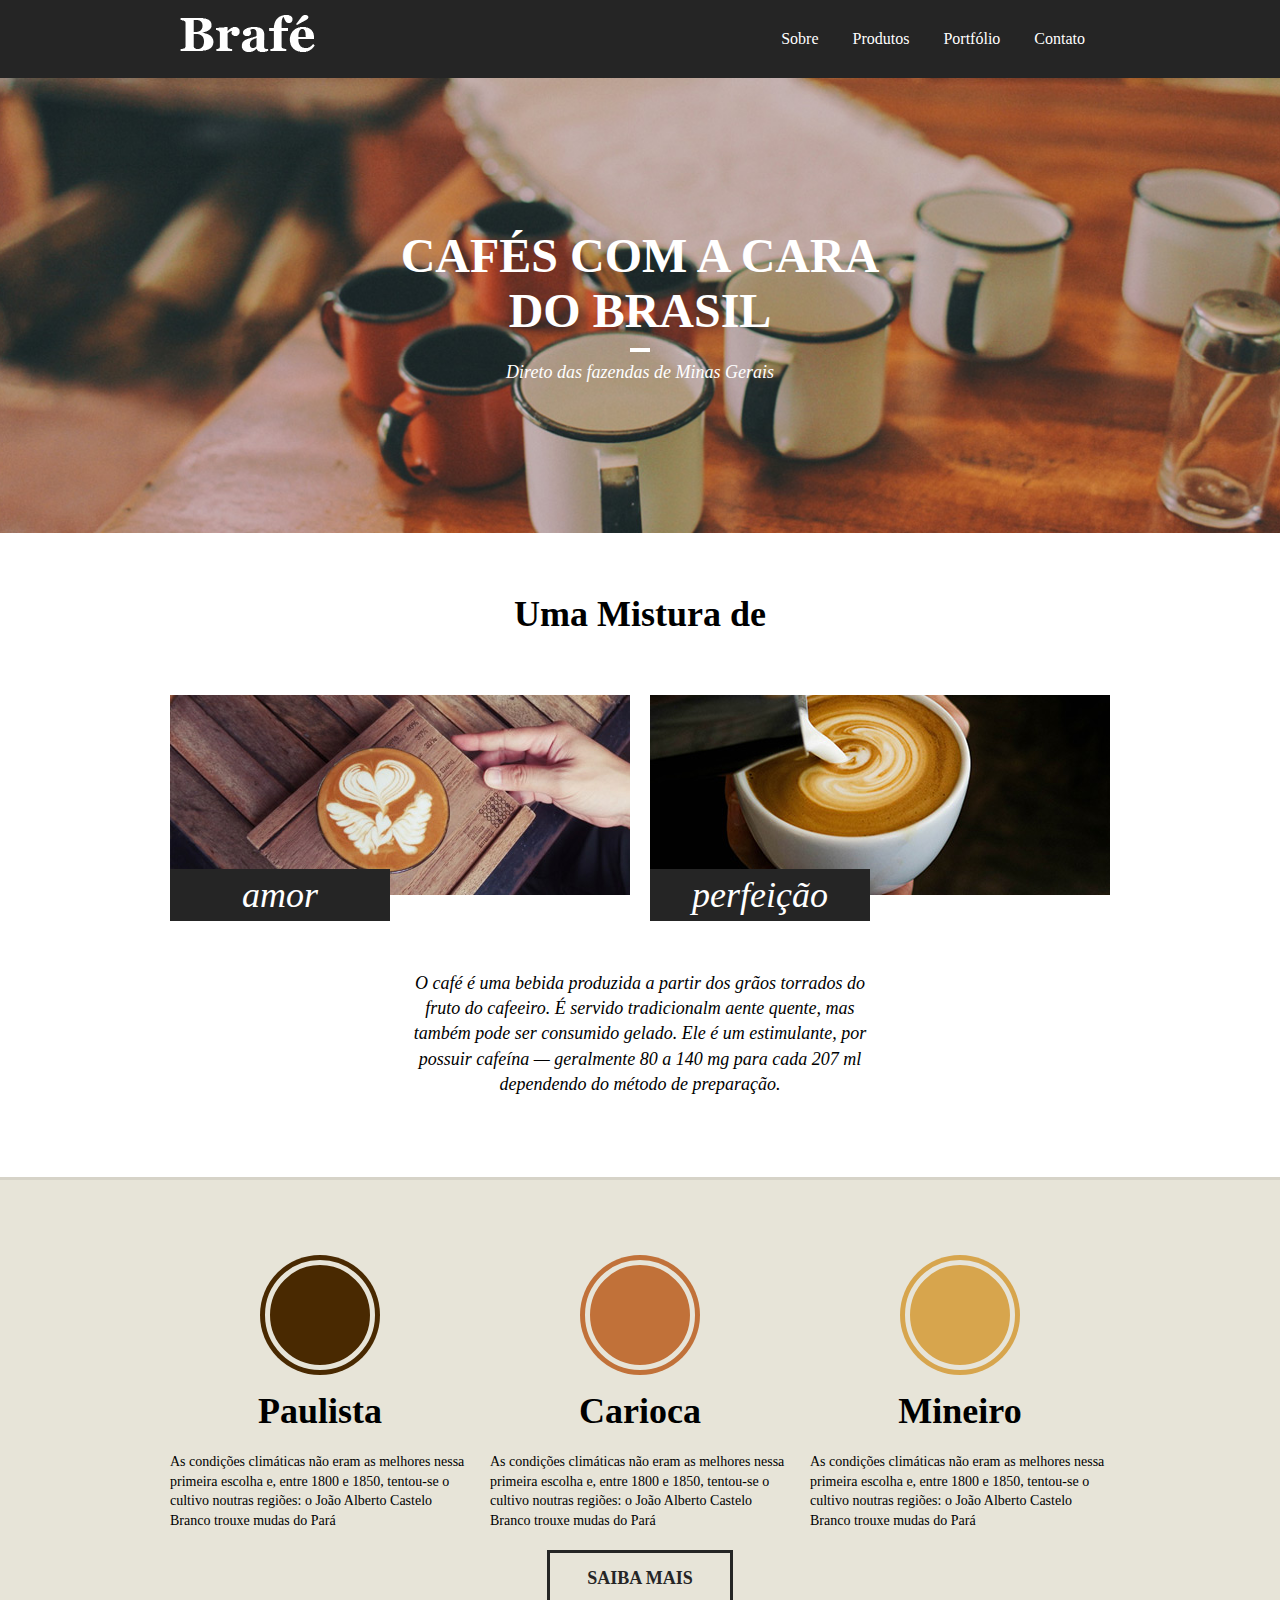
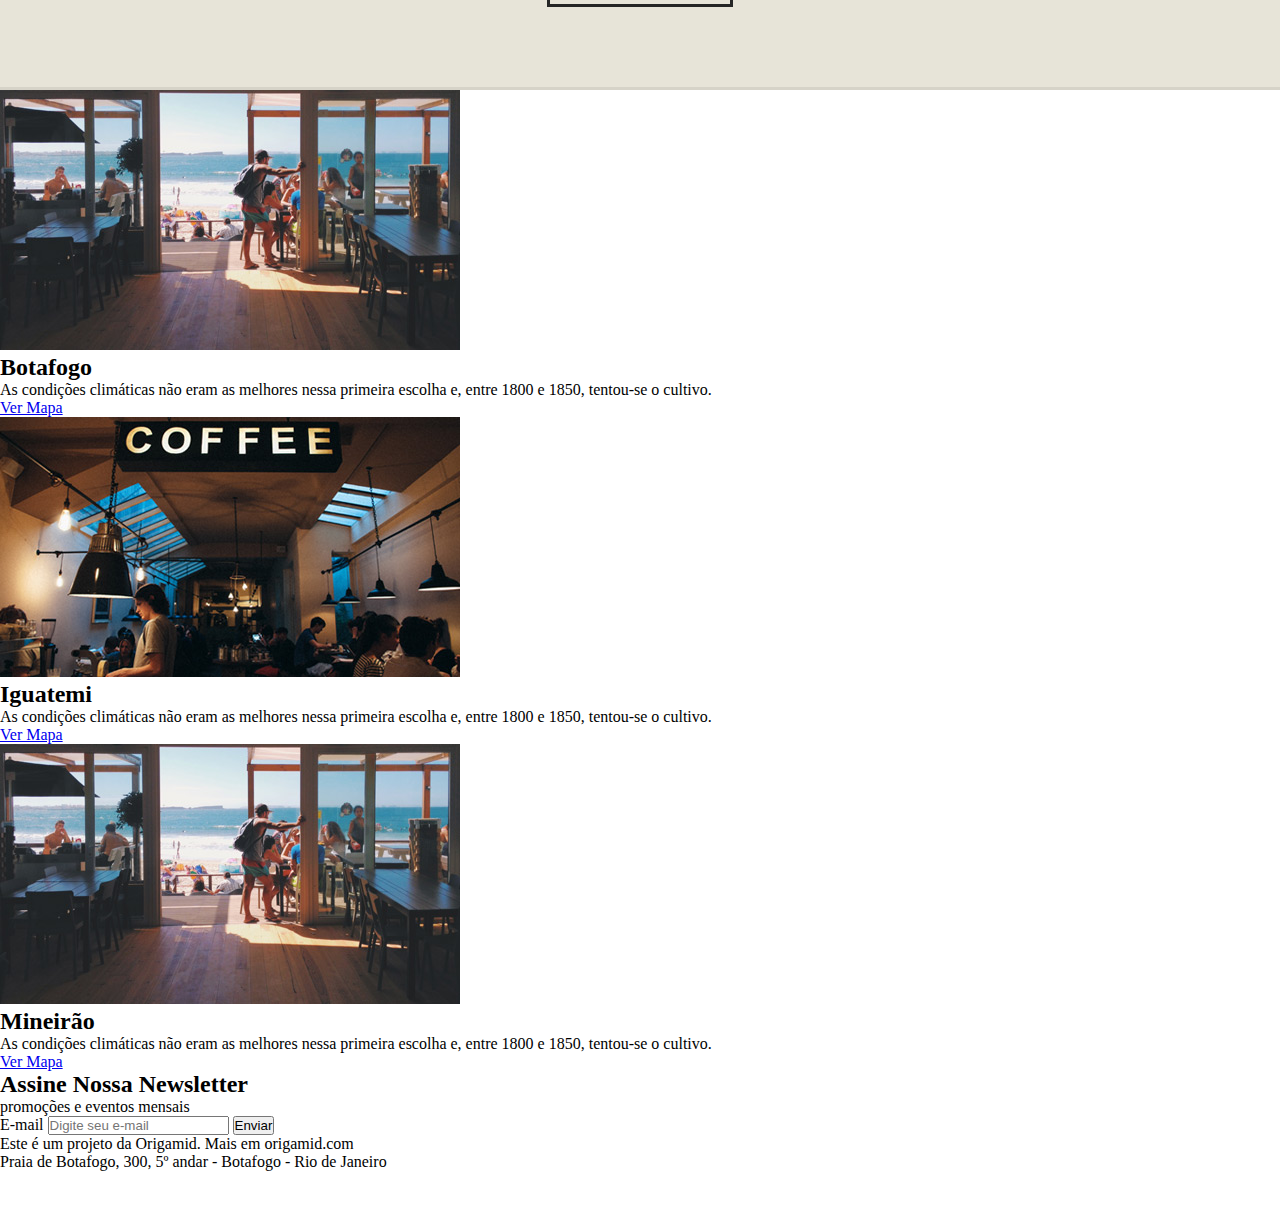
==== brafe-projeto/brafe-1-puro (cópia)/index.html @ 38cf1c9b "arquivosAulahtml" ====
<!DOCTYPE html>
<html>
<head>
	<title>Brafé 1</title>
	<meta charset="utf-8">
	<meta name="viewport" content="width=device-width, initial-scale=1, shrink-to-fit=no">
	<link rel="stylesheet" type="text/css" href="css/style.css">
</head>
<body>
	
	<header class="menu">
		<div class="menu-container">
			<a class="menu-logo" href="#"><img src="img/brafe.png" alt="Brafé"></a>	
			<nav class="menu-nav">
				<ul>
					<li><a href="#">Sobre</a></li>
					<li><a href="#">Produtos</a></li>
					<li><a href="#">Portfólio</a></li>
					<li><a href="#">Contato</a></li>
				</ul>
			</nav>
		</div>
	</header>
	
	<main class="intro">
		<h1>Cafés com a cara<br>do Brasil</h1>
		<p>Direto das fazendas de Minas Gerais</p>
	</main>
	
	<section class="sobre">
		<h2>Uma Mistura de</h2>
		<div class="sobre-container">
			<div class="sobre-item">
				<img src="img/cafe-1.jpg">
				<h3>amor</h3>
			</div>
			<div class="sobre-item">
				<img src="img/cafe-2.jpg">
				<h3>perfeição</h3>
			</div>
		</div>
		<p>O café é uma bebida produzida a partir dos grãos torrados do fruto do cafeeiro. É servido tradicionalm
aente quente, mas também pode ser consumido gelado. Ele é um estimulante, por possuir cafeína — geralmente 80 a 140 mg para cada 207 ml dependendo do método de preparação.</p>
	</section>
	
	<section class="produtos">
		<div class="produtos-container">
			<div class="produtos-item">
				<h2 class="produtos-paulista">Paulista</h2>
				<p>As condições climáticas não eram as melhores nessa primeira escolha e, entre 1800 e 1850, tentou-se o cultivo noutras regiões: o João Alberto Castelo Branco trouxe mudas do Pará</p>
			</div>
			<div class="produtos-item">
				<h2 class="produtos-carioca">Carioca</h2>
				<p>As condições climáticas não eram as melhores nessa primeira escolha e, entre 1800 e 1850, tentou-se o cultivo noutras regiões: o João Alberto Castelo Branco trouxe mudas do Pará</p>
			</div>
			<div class="produtos-item">
				<h2 class="produtos-mineiro">Mineiro</h2>
				<p>As condições climáticas não eram as melhores nessa primeira escolha e, entre 1800 e 1850, tentou-se o cultivo noutras regiões: o João Alberto Castelo Branco trouxe mudas do Pará</p>
			</div>
		</div>
		<a class="produtos-btn" href="#">Saiba Mais</a>
	</section>
	
	<section class="locais">
		<div class="locais-item">
			<img src="img/botafogo.jpg" alt="Brafé unidade Botafogo">
			<div>
				<h2>Botafogo</h2>
				<p>As condições climáticas não eram as melhores nessa primeira escolha e, entre 1800 e 1850, tentou-se o cultivo.</p>
				<a href="#">Ver Mapa</a>
			</div>
		</div>
		
		<div class="locais-item">
			<img src="img/iguatemi.jpg" alt="Brafé unidade Iguatemi">
			<div>
				<h2>Iguatemi</h2>
				<p>As condições climáticas não eram as melhores nessa primeira escolha e, entre 1800 e 1850, tentou-se o cultivo.</p>
				<a href="#">Ver Mapa</a>
			</div>
		</div>
		
		<div class="locais-item">
			<img src="img/botafogo.jpg" alt="Brafé unidade Mineirão">
			<div>
				<h2>Mineirão</h2>
				<p>As condições climáticas não eram as melhores nessa primeira escolha e, entre 1800 e 1850, tentou-se o cultivo.</p>
				<a href="#">Ver Mapa</a>
			</div>
		</div>
	
	</section>
	
	<section class="assine">
		<div class="assine-container">
			<div class="assine-info">
				<h2>Assine Nossa Newsletter</h2>
				<p>promoções e eventos mensais</p>
			</div>
			<form>
				<label>E-mail</label>
				<input type="text" placeholder="Digite seu e-mail">
				<button type="submit">Enviar</button>
			</form>
		</div>
	</section>
	
	<footer class="footer">
		<div class="footer-container">
			<p>Este é um projeto da Origamid. Mais em origamid.com<br>Praia de Botafogo, 300, 5º andar - Botafogo - Rio de Janeiro</p>
			<img src="img/brafe.png" alt="Brafé">
		</div>
	</footer>
	
</body>
</html>
---- brafe-projeto/brafe-1-puro (cópia)/css/style.css ----
/* reset */
*{
	margin:0;
	padding:0;
}
.menu{
	background: #252525;

}
.menu a{
	color:white;
	text-decoration: none;
}
.menu li{
	list-style: none;
}
.menu-container{
	max-width: 920px;
	padding:15px;
	margin:0 auto;
}
.menu-container::after, .menu-container::before{
display: table;
content:'';
clear:both;
}

.menu-nav{
	float: right;
}

.menu-nav li{
	display:inline-block;

}
.menu-nav li a{
	padding:15px;
	display: block;
}
.intro{
	padding: 150px 0px;
	text-align: center;
	color:#ffffff;
	background: url("../img/bg-intro.jpg")no-repeat center center;
	background-size:cover;
}
.intro h1{
	text-transform: uppercase;
	font-size:3em;
}

.intro h1::after{
	content: "";
	display: block;
	width:20px;
	height: 4px;
	background:#fff;
	margin:10px auto;
	transition: 1s;
}
.intro h1:hover::after{
	width:300px;
}
.intro p{
	font-size:1.125em;
	font-style: italic;
}

/*sobre */

.sobre{
	padding:60px 0px;
}
.sobre h2{
	padding-bottom:60px;
	text-align: center;
	font-size: 2.25em;
}
.sobre-container{
	max-width: 960px;
	margin:0 auto;
}
.sobre-container::after,
.sobre-container::before{
	content:'';
	display: table;
	clear:both;
}
.sobre-item{
	max-width: 460px;
	float:left;
	margin:0 10px;
}

.sobre-item h3{
	font-size: 2.25em;
	background: #252525;
	width: 220px;
	color:white;
	text-align: center;
	font-weight: 400;
	font-style: italic;
	padding:5px 0;
	top:-30px;
	position: relative;
}
.sobre p{
	font-size: 1.125em;
	text-align: center;
	font-style: italic;
	line-height: 1.4em;
	max-width: 460px;
	margin: 20px auto;
}
/*produtos*/
.produtos{
	background: #e7e4d8;
	padding: 60px 0;
	border-top: 3px solid #d6d3c8;
	border-bottom: 3px solid #d6d3c8;
}
.produtos-container{
	max-width: 960px;
	margin:0 auto;
}
.produtos-item{
	width: 300px;
	margin:0px 10px;
	float:left;
}
.produtos-container::before,
.produtos-container::after{
	content:'';
	display: table;
	clear:both;
}
.produtos-item h2{
	text-align: center;
	font-size: 2.25em;
	margin-bottom: 20px;
}
.produtos-item p{
	font-size: 0.875em;
	line-height: 1.4em;
}
.produtos-item h2::before{
	content: '';
	display: block;
	width: 100px;
	height: 100px;
	margin: 20px auto;
	background: currentColor;
	border-radius: 50%;
	border: 5px solid #e7e4d8;
	box-shadow: 0 0 0 5px currentColor;
}
.produtos-paulista::before{
	color: #492901;
}
.produtos-carioca::before{
	color:#c17139;
}
.produtos-mineiro::before{
	color:#d7a54d;
}
.produtos-btn{
	display: block;
	width: 180px;
	text-transform: uppercase;
	border:3px solid #252525;
	color:#252525;
	text-decoration: none;
	font-weight: 700;
	font-size: 1.125em;
	text-align: center;
	padding:15px 0px;
	margin:20px auto;
	transition: 0.5s box-shadow, 0.5 color;
}
.produtos-btn:hover{
	color:#e7e4d8;
	box-shadow: 180px 0 0 0 #252525 inset;

}
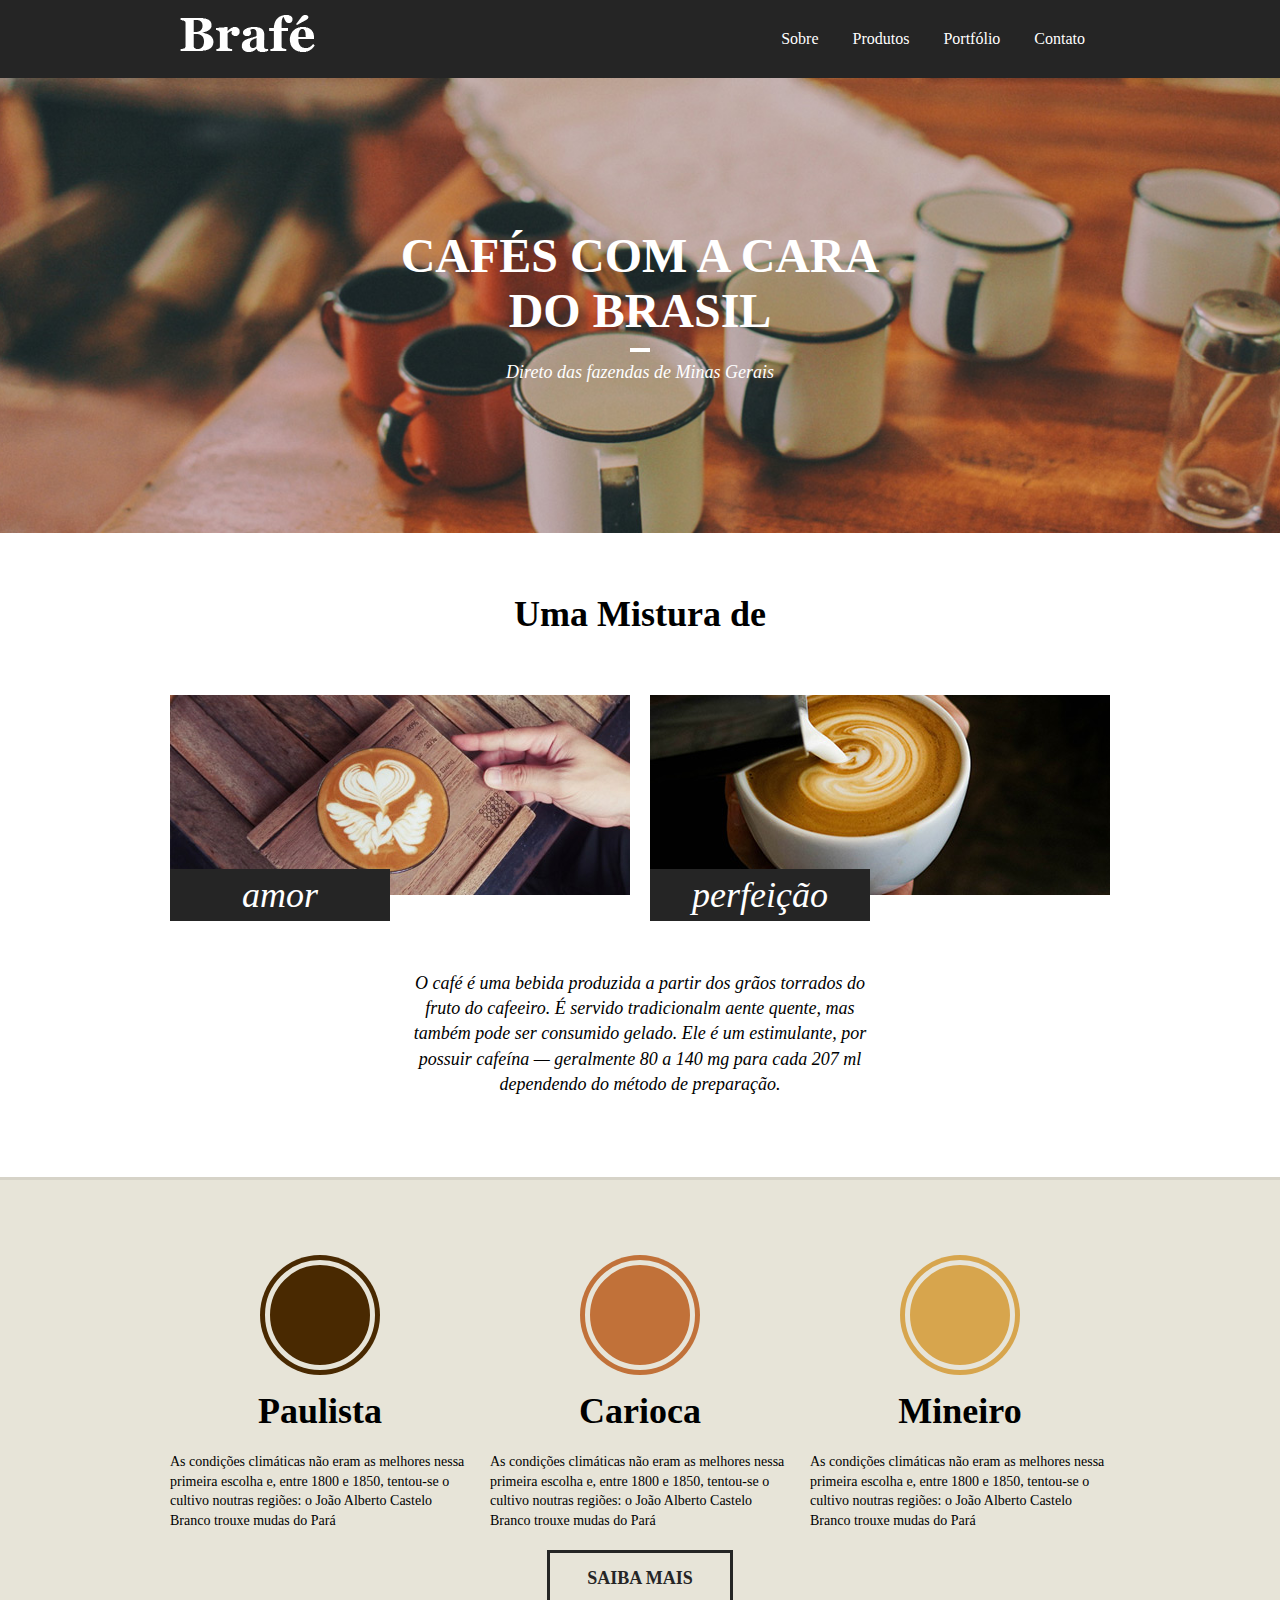
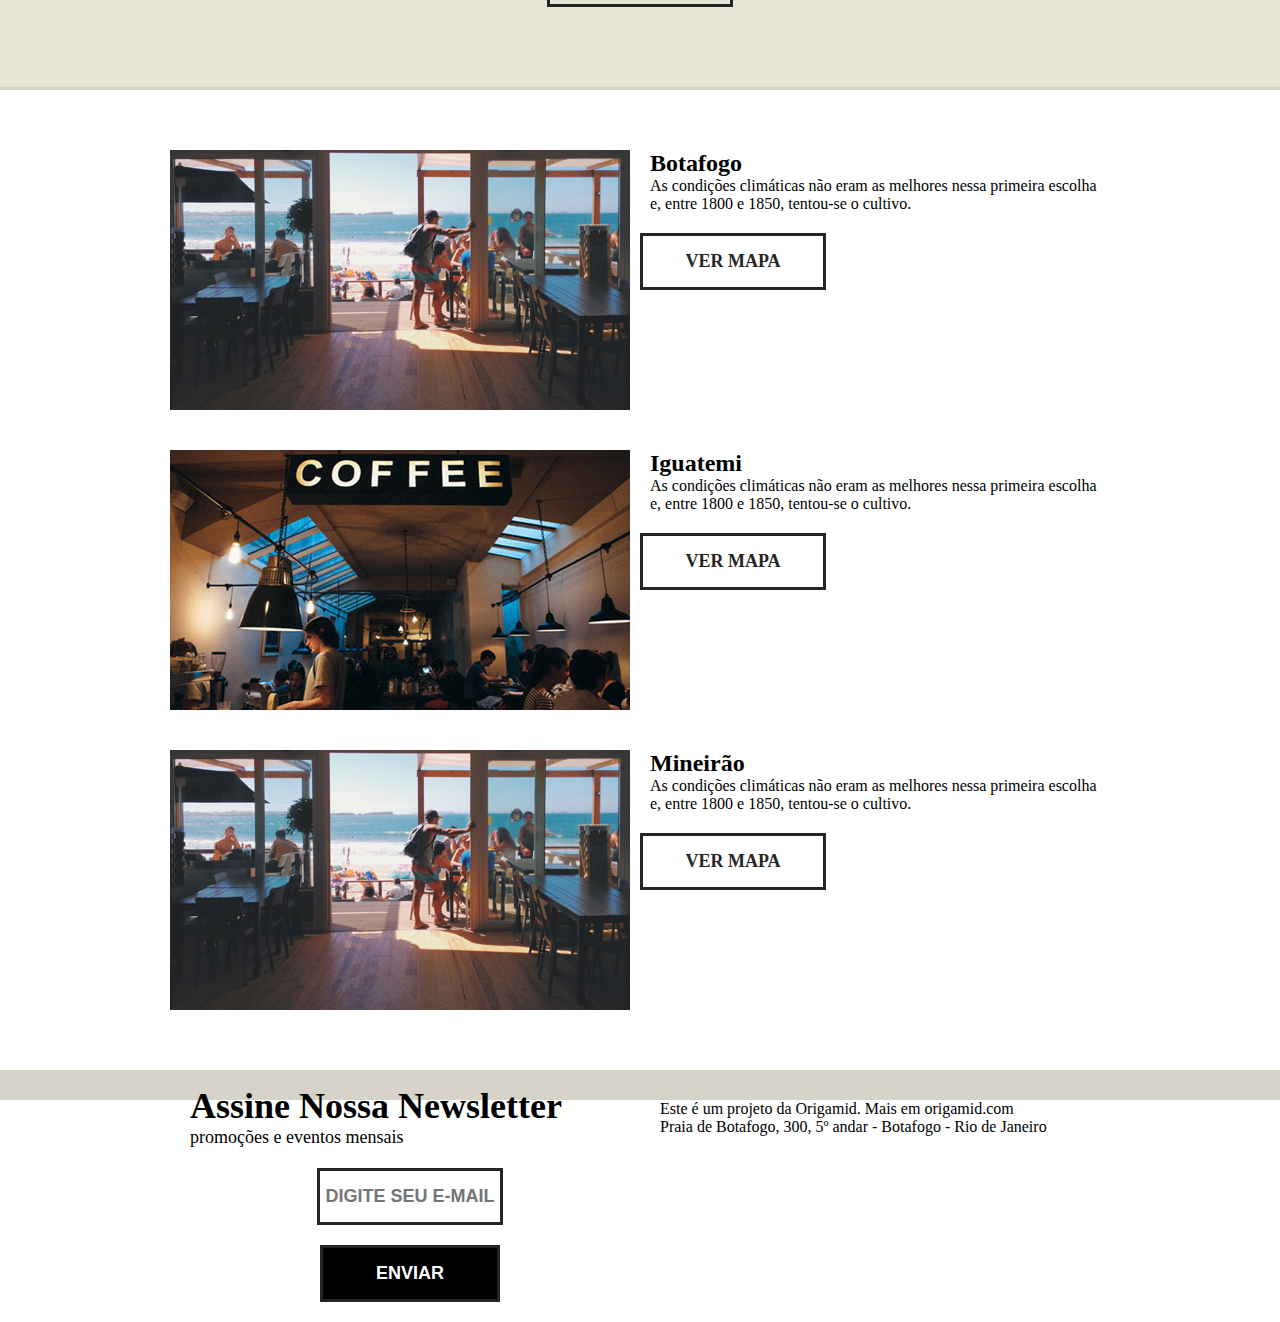
==== commit e981df4a: "SiteBrafe" ====
--- a/brafe-projeto/brafe-1-puro (cópia)/index.html
+++ b/brafe-projeto/brafe-1-puro (cópia)/index.html
@@ -1,14 +1,23 @@
-<!DOCTYPE html>
+﻿<!DOCTYPE html>
 <html>
 <head>
-	<title>Brafé 1</title>
-	<meta charset="utf-8">
-	<meta name="viewport" content="width=device-width, initial-scale=1, shrink-to-fit=no">
-	<link rel="stylesheet" type="text/css" href="css/style.css">
+	<title>Brafé, café com gosto do Brasil</title>
+
+<meta name="description" content="Brafé oferece os melhores cafés cariocas, paulistas e mineiros.">
+<meta name="robots" content="index, follow"/>
+<meta name="keywords" content="Brafe, cafe, Brasil, carioca, mineiro, paulista, cafeteria">
+<meta charset="utf-8">
+
+<meta name="viewport" content="width=device-width, initial-scale=1, shrink-to-fit=no">
+
+<link rel="stylesheet" type="text/css" href="css/style.css">
+
 </head>
+
+
 <body>
 	
-	<header class="menu">
+<header class="menu">
 		<div class="menu-container">
 			<a class="menu-logo" href="#"><img src="img/brafe.png" alt="Brafé"></a>	
 			<nav class="menu-nav">
--- a/brafe-projeto/brafe-1-puro (cópia)/css/style.css
+++ b/brafe-projeto/brafe-1-puro (cópia)/css/style.css
@@ -182,3 +182,103 @@
 	box-shadow: 180px 0 0 0 #252525 inset;
 
 }
+/*ATE ONDE MAURICIO FEZ*/
+.locais{
+	max-width: 960px;
+	margin: 0 auto;
+	padding:20px 0;
+}
+.locais-item{
+	margin-top: 40px;
+	margin-bottom: 40px;
+}
+.locais-item img{
+	margin: 0 10px;
+}
+.locais-item h2{
+	margin: 0 10px;
+}
+.locais-item p{
+	margin: 0 10px;
+}
+.locais-item a{
+	float: left;
+	display: block;
+	width: 180px;
+	text-transform: uppercase;
+	border:3px solid #252525;
+	color:#252525;
+	text-decoration: none;
+	font-weight: 700;
+	font-size: 1.125em;
+	text-align: center;
+	padding:15px 0px;
+	margin:20px auto;
+}
+.locais-item img, .locais-item h2, .locais-item p{
+	float:left;
+	width:460px;
+	display:block;
+
+}
+.locais-item::after, .locais-item::before{
+	display:table;
+	content:'';
+	clear:both;
+}
+.assine{
+	background: #d6d3c8;
+}
+.assine h2{
+	color:black;
+	text-decoration: none;
+	font-size: 2.25em;
+}
+.assine p{
+	list-style: none;
+	font-size: 1.125em;
+}
+.assine-container{
+	max-width: 920px;
+	padding:15px;
+	margin:0 auto;
+}
+.assine label{
+	display: none;
+}
+.assine-info{
+	width: 460px;
+	margin: 0 10px;
+	float: left;
+}
+.assine-container input{
+	display: block;
+	width: 180px;
+	text-transform: uppercase;
+	border:3px solid #252525;
+	color:#252525;
+	text-decoration: none;
+	font-weight: 700;
+	font-size: 1.125em;
+	text-align: center;
+	padding:15px 0px;
+	margin:20px auto;
+}
+.assine-container button{
+	background: black;
+	display: block;
+	width: 180px;
+	text-transform: uppercase;
+	border:3px solid #252525;
+	color:white;
+	text-decoration: none;
+	font-weight: 700;
+	font-size: 1.125em;
+	text-align: center;
+	padding:15px 0px;
+	margin:20px auto;
+}
+.assine form{
+	float: left;
+	width: 460px;
+}